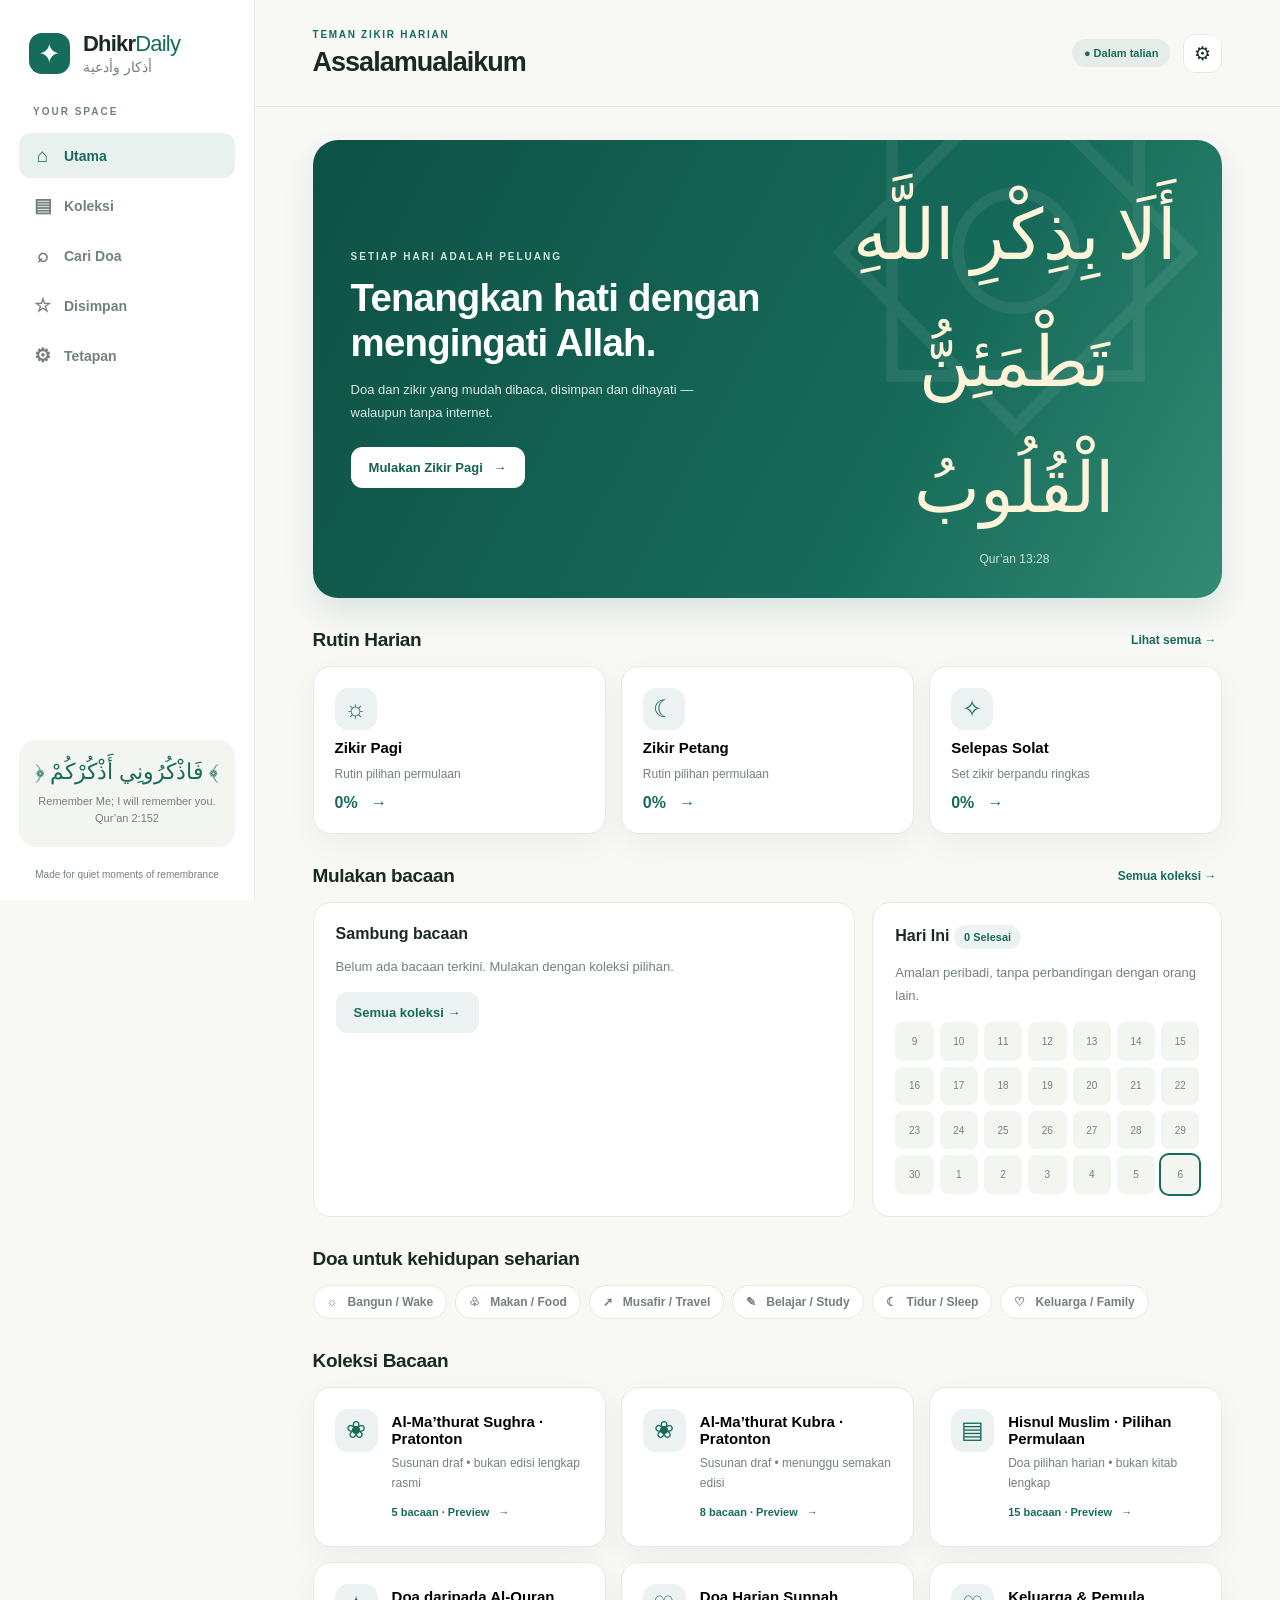
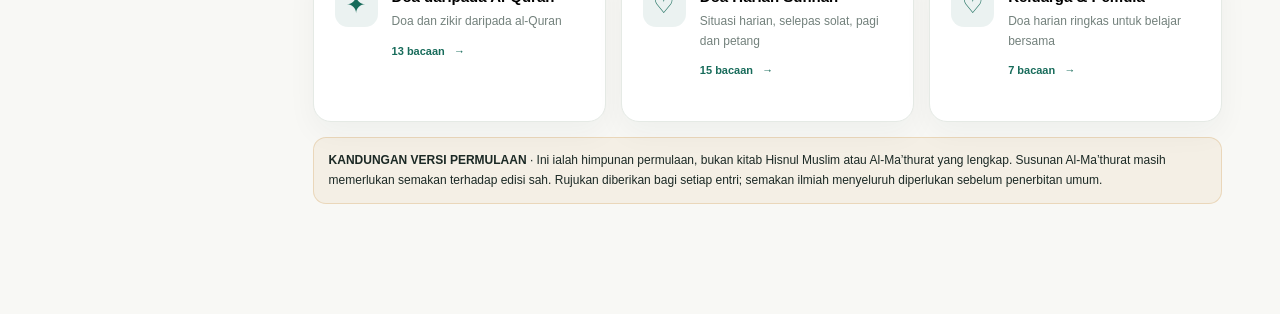
==== index.html @ 0f8d4f4d "Deploy Dhikr Daily PWA v1 (offline reader, themes, settings backups)" ====
<!doctype html>
<html lang="en">
<head>
  <meta charset="utf-8" />
  <meta name="viewport" content="width=device-width, initial-scale=1,viewport-fit=cover" />
  <meta name="theme-color" content="#146858" />
  <meta name="description" content="Dhikr Daily — a calm, offline-first home for Qur'anic du'a, daily adhkar and personal remembrance." />
  <meta name="color-scheme" content="light dark" />
  <link rel="manifest" href="./manifest.webmanifest" />
  <link rel="icon" href="./assets/icon-192.png" sizes="192x192" />
  <link rel="apple-touch-icon" href="./assets/icon-192.png" />
  <title>Dhikr Daily — أذكار وأدعية</title>
  <link rel="stylesheet" href="./styles.css" />
</head>
<body>
  <noscript><p style="padding:2rem">This app requires JavaScript to provide offline reading and saved preferences.</p></noscript>
  <div class="app-shell">
    <aside class="sidebar" id="sidebar">
      <div class="brand"><span class="brand-mark" aria-hidden="true">✦</span><div><strong>Dhikr<span class="brand-muted">Daily</span></strong><small>أذكار وأدعية</small></div></div>
      <div class="side-group-label">YOUR SPACE</div>
      <nav class="side-nav" id="desktop-nav" aria-label="Main navigation"></nav>
      <div class="sidebar-bottom"><div class="side-quote"><span>﴿ فَاذْكُرُونِي أَذْكُرْكُمْ ﴾</span><small>Remember Me; I will remember you.<br>Qur’an 2:152</small></div><div class="side-foot">Made for quiet moments of remembrance</div></div>
    </aside>
    <div class="main-wrap">
      <header class="topbar"><div class="top-left"><button class="icon-btn mobile-menu" id="menu-btn" aria-label="Open menu">☰</button><div><div class="eyebrow" id="top-eyebrow">YOUR DAILY COMPANION</div><h1 id="page-title">Assalamu alaikum</h1></div></div><div class="top-actions"><span class="offline-chip" id="network-state">● Offline ready</span><button class="icon-btn hidden" id="install-btn" title="Install app" aria-label="Install app">⇩</button><button class="icon-btn" id="quick-settings" title="Appearance settings" aria-label="Appearance settings">⚙</button></div></header>
      <main id="main-content" tabindex="-1"></main>
    </div>
  </div>
  <nav class="bottom-nav" id="mobile-nav" aria-label="Mobile navigation"></nav>
  <div id="toast" class="toast" role="status" aria-live="polite"></div>
  <input type="file" id="import-file" accept="application/json,.json" hidden />
  <script src="./data.js"></script>
  <script src="./app.js"></script>
</body>
</html>
---- styles.css ----
:root{--accent:#176b5a;--accent-dark:#0e5145;--accent-rgb:23,107,90;--bg:#f8f8f5;--paper:#fff;--paper2:#f3f5f1;--text:#1b2925;--muted:#73817c;--line:#e5eae5;--nav:#f8f8f5;--shadow:0 11px 30px rgba(26,52,42,.045);--arabic-size:33px;--translation-size:16px;--radius:18px;--sans:Inter,ui-sans-serif,-apple-system,BlinkMacSystemFont,"Segoe UI",sans-serif;--arabic:"Traditional Arabic","Noto Naskh Arabic","Amiri","Times New Roman",serif}
*{box-sizing:border-box}html{scroll-behavior:smooth}body{margin:0;background:var(--bg);color:var(--text);font-family:var(--sans);-webkit-font-smoothing:antialiased}body.theme-dark{--bg:#101a18;--paper:#1b2925;--paper2:#23352f;--text:#eff5f1;--muted:#a3bab0;--line:#33453d;--nav:#17231f;--shadow:0 12px 36px rgba(0,0,0,.15)}a{color:var(--accent);text-decoration:none}button,input,select{font:inherit}button{cursor:pointer}button:disabled{cursor:default;opacity:.55}button:focus-visible,input:focus-visible,select:focus-visible{outline:3px solid rgba(var(--accent-rgb),.45);outline-offset:2px}.app-shell{display:flex;min-height:100vh}.sidebar{width:255px;flex:none;position:sticky;top:0;height:100dvh;padding:31px 19px 20px;background:var(--paper);border-right:1px solid var(--line);display:flex;flex-direction:column;gap:30px;z-index:20}.brand{display:flex;gap:13px;align-items:center;padding:0 10px}.brand-mark{display:grid;place-items:center;width:41px;height:41px;border-radius:13px;background:var(--accent);color:white;font-size:27px}.brand strong{font-size:22px;letter-spacing:-.8px}.brand-muted{font-weight:400;color:var(--accent)}.brand small{display:block;color:var(--muted);font:14px var(--arabic);margin-top:2px}.side-group-label{font-size:10px;font-weight:750;letter-spacing:2px;color:var(--muted);padding-left:14px;margin-bottom:-14px}.side-nav{display:flex;flex-direction:column;gap:5px}.nav-item{display:flex;align-items:center;gap:12px;min-height:45px;padding:11px 14px;background:transparent;border:0;border-radius:12px;color:var(--muted);width:100%;text-align:left;font-weight:600;font-size:14px}.nav-item.active{color:var(--accent);background:rgba(var(--accent-rgb),.095)}.nav-item:hover:not(.active){background:var(--paper2)}.nav-symbol{width:19px;display:inline-block;font-size:19px;text-align:center}.sidebar-bottom{margin-top:auto}.side-quote{background:var(--paper2);padding:19px 15px;border-radius:17px;text-align:center;display:flex;flex-direction:column;gap:8px}.side-quote span{font:22px var(--arabic);color:var(--accent)}.side-quote small{font-size:11px;line-height:1.6;color:var(--muted)}.side-foot{font-size:10px;text-align:center;color:var(--muted);margin-top:22px}.main-wrap{width:calc(100% - 255px);max-width:1640px;min-width:0;margin:0 auto}.topbar{height:107px;display:flex;align-items:center;justify-content:space-between;padding:18px clamp(22px,4.5vw,76px);border-bottom:1px solid var(--line)}.top-left{display:flex;gap:14px;align-items:center}.topbar h1{font-size:27px;letter-spacing:-1px;margin:7px 0 0;font-weight:720}.eyebrow{font-size:10px;letter-spacing:1.7px;font-weight:800;color:var(--accent)}.top-actions{display:flex;gap:13px;align-items:center}.icon-btn{background:var(--paper);border:1px solid var(--line);color:var(--text);border-radius:12px;height:39px;width:39px;display:grid;place-items:center;font-size:19px}.offline-chip{color:var(--accent);background:rgba(var(--accent-rgb),.08);font-size:11px;padding:8px 12px;border-radius:60px;font-weight:700}.mobile-menu{display:none}.main-body{padding:33px clamp(22px,4.5vw,76px) 95px;max-width:1400px}.hero{background:linear-gradient(118deg,var(--accent-dark),var(--accent) 66%,#328b72);color:#fff;border-radius:25px;min-height:230px;padding:32px 38px;position:relative;overflow:hidden;display:flex;align-items:center;justify-content:space-between;box-shadow:0 15px 30px rgba(var(--accent-rgb),.12)}.hero:after{content:"۞";position:absolute;right:2%;top:-85px;font:390px var(--arabic);opacity:.065;pointer-events:none;line-height:1}.hero-content{position:relative;z-index:1;max-width:440px}.hero-eyebrow{font-size:10px;text-transform:uppercase;letter-spacing:2px;font-weight:780;color:#cee7dc}.hero h2{font-size:clamp(27px,3vw,39px);font-weight:690;letter-spacing:-.8px;line-height:1.19;margin:13px 0}.hero p{font-size:13px;line-height:1.75;color:#d9eae3;max-width:400px}.hero button{margin-top:9px}.hero-arabic{position:relative;z-index:1;font:clamp(42px,5.5vw,75px)/1.8 var(--arabic);text-align:center;color:#fff4da;max-width:340px}.hero-arabic small{display:block;font:12px var(--sans);color:#c7e4d6}.btn{padding:11px 17px;border-radius:11px;border:1px solid var(--line);background:var(--paper);color:var(--text);font-weight:700;font-size:13px;display:inline-flex;align-items:center;justify-content:center;gap:8px;min-height:41px}.btn.primary{background:var(--accent);color:white;border-color:var(--accent)}.btn.white{background:white;color:#16614f;border-color:white}.btn.soft{background:rgba(var(--accent-rgb),.08);color:var(--accent);border-color:transparent}.btn.subtle{background:transparent}.btn.small{font-size:12px;min-height:34px;padding:7px 11px}.btn.danger{color:#bb5d53}.btn-row{display:flex;gap:9px;flex-wrap:wrap}.section-heading{display:flex;align-items:center;justify-content:space-between;gap:12px;margin:31px 0 15px}.section-heading h2{font-size:19px;letter-spacing:-.35px;margin:0}.section-heading p{color:var(--muted);font-size:12px;margin:4px 0 0}.text-link{background:none;border:none;color:var(--accent);font-size:12px;font-weight:750}.card-grid{display:grid;grid-template-columns:repeat(3,minmax(0,1fr));gap:15px}.feature-card,.library-card,.plain-card{background:var(--paper);border:1px solid var(--line);border-radius:var(--radius);padding:21px;box-shadow:var(--shadow)}.feature-card{text-align:left;display:flex;flex-direction:column;gap:9px;min-height:158px;transition:transform .18s,border-color .18s}.feature-card:hover,.library-card:hover{transform:translateY(-2px);border-color:rgba(var(--accent-rgb),.4)}.feature-symbol,.library-symbol{display:grid;place-items:center;background:rgba(var(--accent-rgb),.085);color:var(--accent);font-size:24px;width:42px;height:42px;border-radius:13px}.feature-card strong{font-size:15px}.feature-card p,.library-card p{color:var(--muted);font-size:12px;line-height:1.65;margin:0}.feature-card .arrow{margin-top:auto;color:var(--accent);font-weight:800}.two-col{display:grid;grid-template-columns:1.55fr 1fr;gap:17px}.welcome-card{background:var(--paper);border:1px solid var(--line);border-radius:var(--radius);padding:22px}.welcome-card h3{font-size:16px;margin:0 0 11px}.welcome-card p{font-size:13px;line-height:1.75;color:var(--muted)}.pill{border-radius:40px;padding:6px 10px;background:rgba(var(--accent-rgb),.08);color:var(--accent);font-size:11px;font-weight:750;display:inline-flex;align-items:center;gap:5px}.badge-muted{background:var(--paper2);color:var(--muted)}.calendar{display:grid;grid-template-columns:repeat(7,1fr);gap:6px;margin-top:15px}.cal-day{aspect-ratio:1;border-radius:8px;background:var(--paper2);display:grid;place-items:center;font-size:10px;color:var(--muted)}.cal-day.done{background:rgba(var(--accent-rgb),.17);color:var(--accent);font-weight:800}.cal-day.today{outline:2px solid var(--accent);outline-offset:0}.library-grid{display:grid;grid-template-columns:repeat(3,minmax(0,1fr));gap:15px}.library-card{display:flex;gap:14px;align-items:flex-start;text-align:left;min-height:160px;transition:all .18s}.library-symbol{width:43px;height:43px;flex:none}.library-card strong{font-size:15px;display:block;margin:4px 0 7px}.library-card .meta{margin-top:13px;font-size:11px;color:var(--accent);font-weight:750}.searchbar{position:relative;margin:23px 0 15px}.searchbar input{width:100%;height:52px;border:1px solid var(--line);background:var(--paper);border-radius:15px;padding:0 18px 0 47px;color:var(--text);outline:none}.searchbar input:focus{border-color:var(--accent)}.searchbar .mag{position:absolute;top:15px;left:18px;font-size:19px;color:var(--muted)}.chips{display:flex;gap:8px;flex-wrap:wrap;margin:13px 0 19px}.chip{border:1px solid var(--line);border-radius:30px;background:var(--paper);color:var(--muted);padding:9px 13px;font-size:12px;font-weight:650}.chip.selected{background:var(--accent);border-color:var(--accent);color:#fff}.item-list{display:flex;flex-direction:column;gap:10px}.item-row{background:var(--paper);border:1px solid var(--line);border-radius:14px;padding:15px 16px;display:flex;align-items:center;gap:15px;text-align:left;min-width:0}.item-row:hover{border-color:rgba(var(--accent-rgb),.5)}.item-num{min-width:37px;height:37px;border-radius:11px;background:var(--paper2);color:var(--accent);display:grid;place-items:center;font-size:12px;font-weight:800}.item-info{flex:1;min-width:0}.item-info strong{font-size:14px}.item-info small{display:block;color:var(--muted);font-size:11px;margin-top:6px;white-space:nowrap;overflow:hidden;text-overflow:ellipsis}.item-arrow{color:var(--accent);font-size:20px}.collection-head{display:flex;justify-content:space-between;align-items:start;gap:15px;flex-wrap:wrap;margin-bottom:16px}.breadcrumb{color:var(--accent);font-size:12px;margin-bottom:12px;background:none;border:0;padding:0;font-weight:750}.collection-head h2{font-size:25px;margin:0 0 8px}.collection-head p{color:var(--muted);font-size:13px;margin:0}.notice{background:rgba(197,136,43,.075);border:1px solid rgba(197,136,43,.23);color:var(--text);border-radius:13px;padding:13px 15px;font-size:12px;line-height:1.65;margin:15px 0}.progress-track{height:6px;border-radius:20px;background:var(--paper2);overflow:hidden;margin:13px 0}.progress-fill{background:var(--accent);height:100%;border-radius:20px;transition:width .25s}.reader-layout{display:grid;grid-template-columns:minmax(0,1fr) 247px;gap:19px;align-items:start}.reader-main{min-width:0}.reader-card{background:var(--paper);border:1px solid var(--line);border-radius:22px;padding:clamp(19px,3vw,37px);box-shadow:var(--shadow)}.reader-top{display:flex;justify-content:space-between;gap:8px;align-items:start}.reader-top h3{margin:0;font-size:18px}.reader-top p{color:var(--muted);font-size:12px;margin:5px 0 0}.reader-tools{display:flex;gap:5px}.small-icon{border:1px solid var(--line);background:var(--paper);color:var(--muted);width:37px;height:37px;border-radius:11px;font-size:18px}.small-icon.saved{color:#d59e41;border-color:#d59e41}.arabic-text{font-family:var(--arabic);font-size:var(--arabic-size);line-height:2.1;direction:rtl;text-align:right;white-space:pre-line;word-break:normal;overflow-wrap:anywhere;margin:28px 0 20px;color:var(--text);font-weight:normal}.translation-text{font-size:var(--translation-size);line-height:1.9;color:var(--text);margin:13px 0}.translit{font-size:calc(var(--translation-size) * .9);line-height:1.75;color:var(--muted);font-style:italic}.field-label{text-transform:uppercase;color:var(--accent);font-size:10px;letter-spacing:1.3px;font-weight:800;margin-top:20px}.source-line{border-top:1px solid var(--line);margin-top:27px;padding-top:16px;font-size:11px;color:var(--muted);line-height:1.7}.source-line strong{color:var(--accent)}.reader-controls{display:flex;align-items:center;justify-content:space-between;gap:9px;margin-top:15px;flex-wrap:wrap}.count-area{background:var(--paper2);border:1px solid var(--line);border-radius:14px;margin-top:21px;padding:16px;display:flex;justify-content:space-between;gap:13px;align-items:center}.count-value{font-weight:760;font-size:24px;letter-spacing:-1px}.count-area small{font-size:11px;color:var(--muted);display:block;margin-bottom:4px}.reader-aside{background:var(--paper);border:1px solid var(--line);border-radius:17px;padding:19px;position:sticky;top:20px}.reader-aside h3{font-size:13px;margin:0 0 15px}.reading-options{display:flex;flex-direction:column;gap:9px}.toggle-row{display:flex;align-items:center;justify-content:space-between;gap:10px;font-size:12px;padding:8px 0;color:var(--text)}.toggle-row input{accent-color:var(--accent);height:16px;width:16px}.reader-counter{font-size:12px;color:var(--muted);margin-top:13px}.reader-dots{display:flex;gap:5px;flex-wrap:wrap;margin-top:13px}.reader-dot{height:8px;width:17px;border-radius:6px;background:var(--line);border:0;padding:0}.reader-dot.active{background:var(--accent);width:27px}.reader-dot.done{background:rgba(var(--accent-rgb),.5)}.stack{display:flex;flex-direction:column;gap:16px}.settings-group{background:var(--paper);border:1px solid var(--line);border-radius:18px;padding:22px}.settings-group h3{font-size:16px;margin:0 0 5px}.settings-group>p{color:var(--muted);font-size:12px;line-height:1.6;margin:0 0 17px}.setting-row{padding:14px 0;border-top:1px solid var(--line);display:flex;align-items:center;justify-content:space-between;gap:15px}.setting-row label{font-size:13px;font-weight:700}.setting-row small{font-size:11px;display:block;color:var(--muted);margin-top:5px;line-height:1.5}.select{background:var(--paper2);border:1px solid var(--line);border-radius:10px;padding:10px 13px;color:var(--text);min-width:118px}.segments{display:flex;gap:5px;background:var(--paper2);border-radius:11px;padding:5px;flex-wrap:wrap}.segment{background:transparent;border:0;border-radius:8px;padding:8px 13px;color:var(--muted);font-size:12px;font-weight:700}.segment.active{background:var(--paper);color:var(--accent);box-shadow:0 1px 6px #0000000d}.palette-row{display:flex;gap:11px;flex-wrap:wrap}.swatch{height:38px;width:38px;border:3px solid transparent;border-radius:50%;display:grid;place-items:center;color:white;font-weight:800}.swatch.active{outline:2px solid var(--text);outline-offset:2px}.size-box{margin-top:15px}.size-box .label-line{display:flex;justify-content:space-between;font-size:12px;font-weight:750;margin-bottom:13px}.size-box input[type=range]{width:100%;accent-color:var(--accent)}.setting-preview{background:var(--paper2);border:1px dashed var(--line);border-radius:15px;padding:21px;margin-top:18px}.setting-preview .arabic-text{margin:4px 0 12px}.setting-preview .translation-text{margin:0}.info-line{display:flex;gap:12px;align-items:start;color:var(--muted);font-size:12px;line-height:1.7}.empty-state{border:1px dashed var(--line);border-radius:18px;padding:40px 20px;text-align:center;color:var(--muted);font-size:13px;background:var(--paper)}.empty-state strong{color:var(--text);display:block;margin:12px}.input{background:var(--paper);border:1px solid var(--line);color:var(--text);border-radius:10px;padding:11px 12px;min-width:0}.inline-form{display:flex;gap:8px;margin-top:10px}.inline-form input{flex:1}.saved-collections{display:flex;flex-direction:column;gap:12px}.tagline{color:var(--muted);font-size:13px;line-height:1.7}.muted{color:var(--muted)}.bottom-nav{display:none}.toast{position:fixed;bottom:25px;left:50%;transform:translate(-50%,20px);background:#182c25;color:white;padding:12px 19px;border-radius:12px;box-shadow:0 10px 30px #0003;font-size:12px;opacity:0;pointer-events:none;transition:opacity .25s,transform .25s;z-index:200;max-width:90vw;text-align:center}.toast.visible{opacity:1;transform:translate(-50%,0)}.sr-only{position:absolute;height:1px;width:1px;overflow:hidden;clip:rect(0,0,0,0)}.hidden{display:none!important}.long-copy{font-size:13px;line-height:1.9;color:var(--muted)}.long-copy a{text-decoration:underline}.reading-stream .reader-card{margin-bottom:13px}.settings-compact{margin-bottom:15px}.topbanner{background:var(--paper2);border-radius:15px;padding:17px;font-size:12px;line-height:1.6;color:var(--muted)}@media(min-width:1500px){.hero{min-height:270px}.main-body{padding-top:44px}}@media(max-width:1100px){.sidebar{width:210px}.main-wrap{width:calc(100% - 210px)}.card-grid,.library-grid{grid-template-columns:repeat(2,minmax(0,1fr))}.reader-layout{grid-template-columns:minmax(0,1fr)}.reader-aside{position:static;order:-1}.reading-options{flex-direction:row;flex-wrap:wrap;gap:18px}.hero-arabic{font-size:44px}.two-col{grid-template-columns:1fr 1fr}}@media(max-width:750px){.sidebar{display:none}.main-wrap{width:100%}.topbar{height:83px;padding:14px 19px}.topbar h1{font-size:21px;letter-spacing:-.5px}.eyebrow{font-size:9px}.mobile-menu{display:grid}.offline-chip{display:none}.main-body{padding:18px 16px 107px}.bottom-nav{display:grid;grid-template-columns:repeat(5,1fr);position:fixed;bottom:0;left:0;right:0;background:var(--paper);border-top:1px solid var(--line);padding:7px 4px calc(7px + env(safe-area-inset-bottom));z-index:80;box-shadow:0 -8px 20px rgba(0,0,0,.025)}.bottom-nav .nav-item{display:flex;flex-direction:column;justify-content:center;gap:3px;font-size:9px;padding:6px 2px;min-height:48px;text-align:center;align-items:center;border-radius:10px}.bottom-nav .nav-symbol{font-size:20px}.hero{min-height:230px;padding:25px 23px;border-radius:20px}.hero h2{font-size:29px}.hero-arabic{display:none}.card-grid,.library-grid{grid-template-columns:repeat(2,minmax(0,1fr));gap:10px}.feature-card,.library-card{padding:15px}.feature-card{min-height:145px}.library-card{min-height:165px;display:block}.library-symbol{margin-bottom:12px}.feature-card strong,.library-card strong{font-size:13px}.feature-card p,.library-card p{font-size:11px}.two-col{grid-template-columns:1fr}.section-heading{margin-top:25px}.collection-head h2{font-size:22px}.reader-card{border-radius:17px}.reader-top h3{font-size:16px}.arabic-text{line-height:2}.reader-controls{gap:8px}.reader-controls .btn{flex:1}.count-area{align-items:center}.setting-row{align-items:flex-start;flex-direction:column}.settings-group{padding:18px}.toast{bottom:88px}.sidebar.open{display:flex;position:fixed;left:0;top:0;height:100dvh;width:min(300px,85vw);box-shadow:0 0 0 100vmax #0008}.sidebar.open .side-foot{display:none}}@media(max-width:380px){.feature-card,.library-card{padding:13px}.hero h2{font-size:25px}.hero{padding:21px}.topbar h1{font-size:18px}.brand strong{font-size:20px}}
@media(prefers-reduced-motion:reduce){*,*:before,*:after{animation:none!important;transition:none!important;scroll-behavior:auto!important}}

.custom-swatch{position:relative;border:2px dashed var(--muted);border-radius:50%;width:42px;height:42px;padding:3px;display:block;cursor:pointer}.custom-swatch.active{outline:2px solid var(--text);outline-offset:2px}.custom-swatch input{border:0;padding:0;width:32px;height:32px;border-radius:50%;overflow:hidden;cursor:pointer;background:transparent}
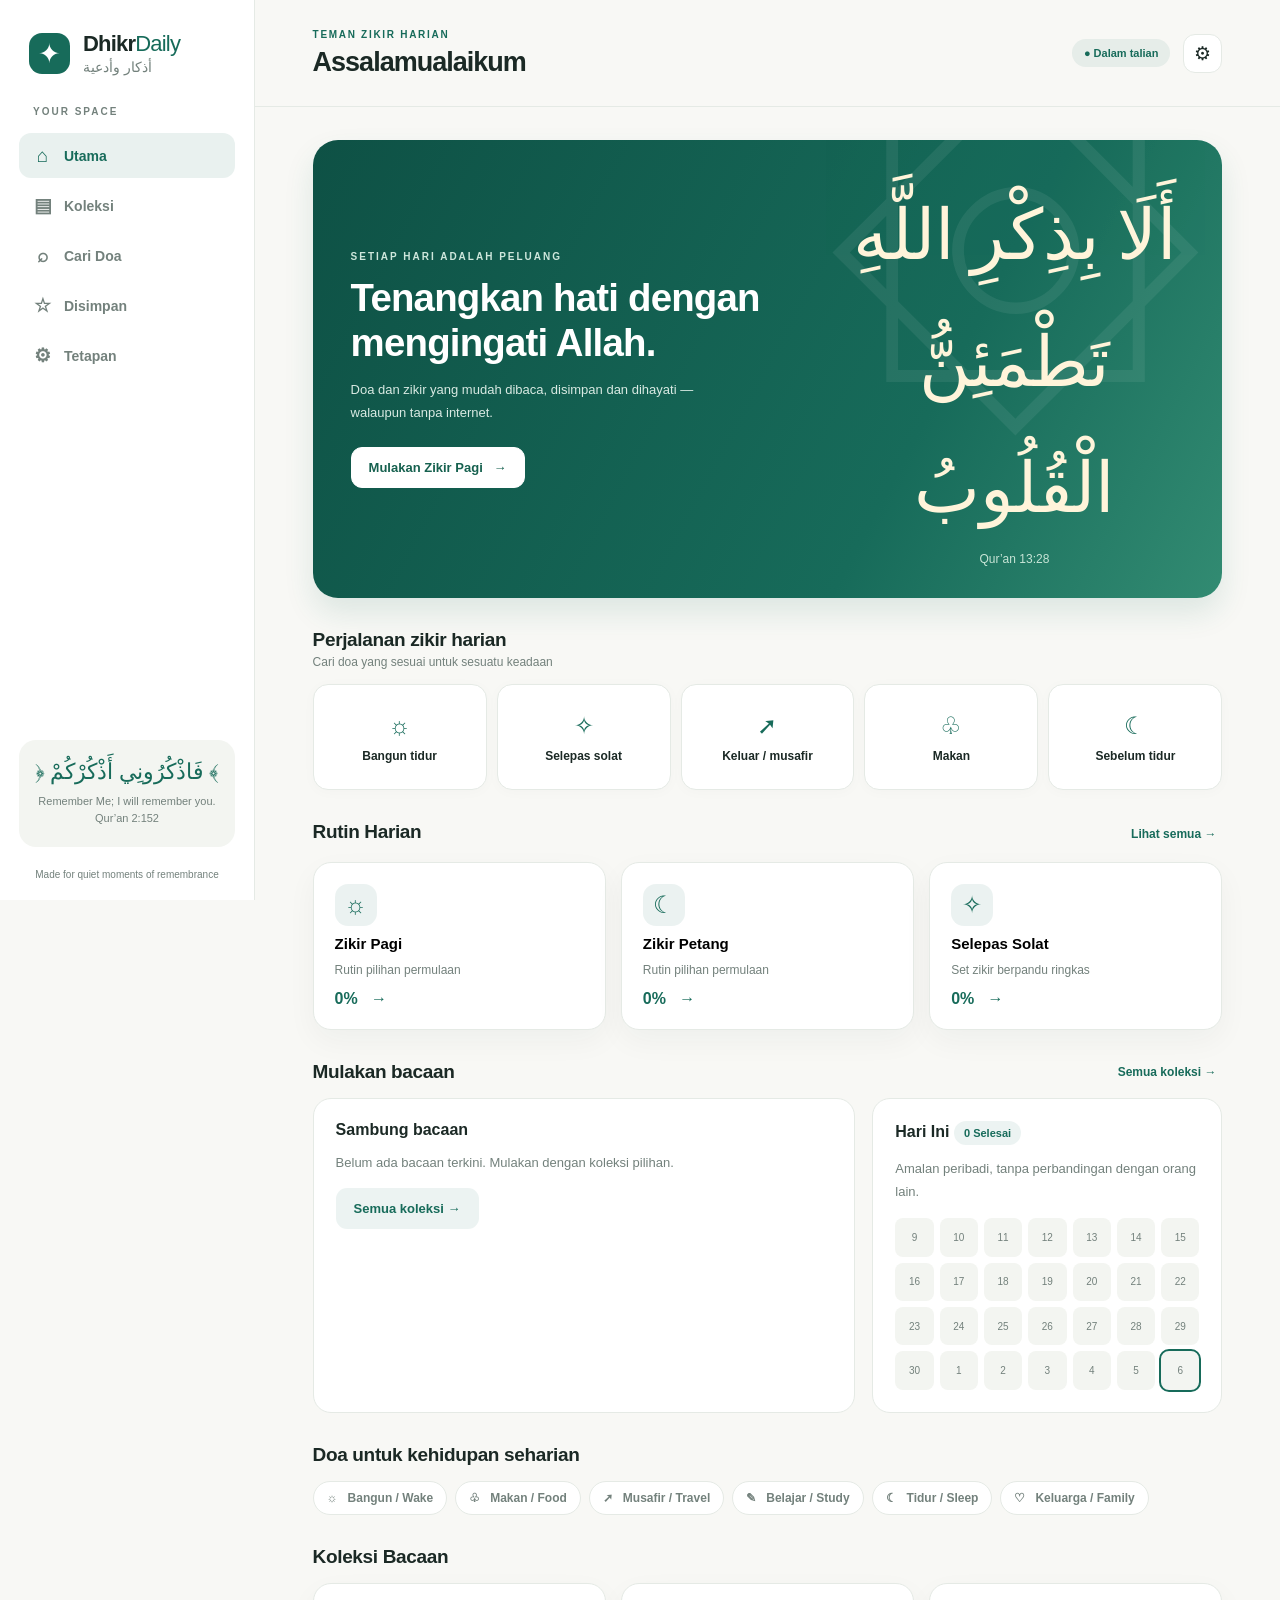
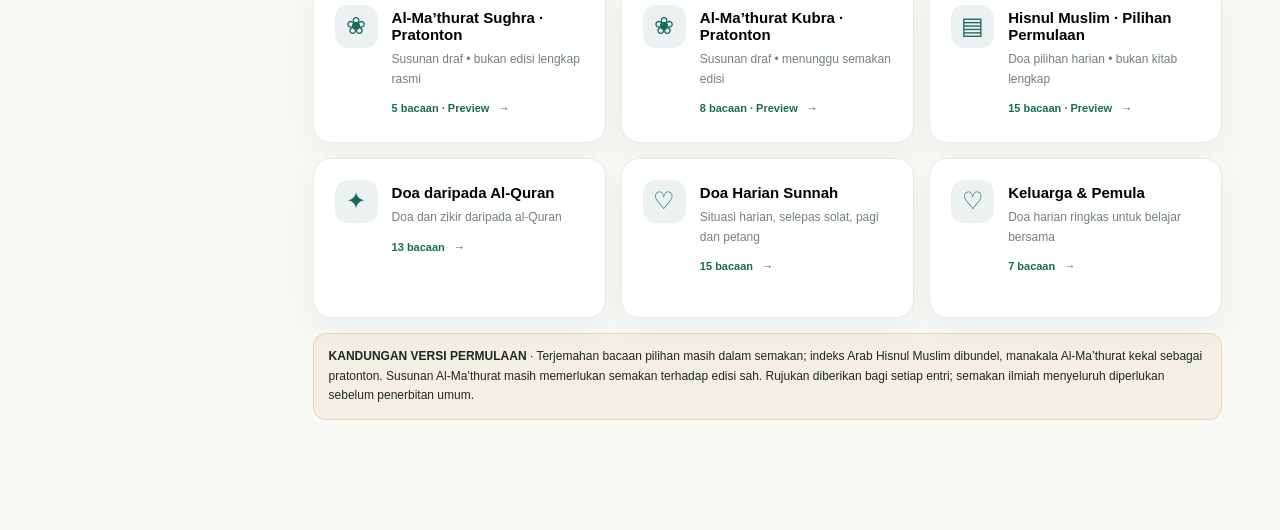
==== commit ff9b08d7: "Release Dhikr Daily v2: offline Hisnul Muslim Arabic library, accessibility, reader tools, validatio" ====
--- a/index.html
+++ b/index.html
@@ -9,6 +9,7 @@
   <link rel="manifest" href="./manifest.webmanifest" />
   <link rel="icon" href="./assets/icon-192.png" sizes="192x192" />
   <link rel="apple-touch-icon" href="./assets/icon-192.png" />
+  <meta name="version" content="2.0.0" />
   <title>Dhikr Daily — أذكار وأدعية</title>
   <link rel="stylesheet" href="./styles.css" />
 </head>
--- a/styles.css
+++ b/styles.css
@@ -3,3 +3,8 @@
 @media(prefers-reduced-motion:reduce){*,*:before,*:after{animation:none!important;transition:none!important;scroll-behavior:auto!important}}
 
 .custom-swatch{position:relative;border:2px dashed var(--muted);border-radius:50%;width:42px;height:42px;padding:3px;display:block;cursor:pointer}.custom-swatch.active{outline:2px solid var(--text);outline-offset:2px}.custom-swatch input{border:0;padding:0;width:32px;height:32px;border-radius:50%;overflow:hidden;cursor:pointer;background:transparent}
+
+/* Dhikr Daily v2 enhancements — accessible daily journey & reading actions */
+.journey{margin:22px 0 9px}.journey-row{display:grid;grid-template-columns:repeat(5,minmax(0,1fr));gap:10px}.journey-step{min-height:106px;display:flex;align-items:center;justify-content:center;gap:9px;flex-direction:column;background:var(--paper);color:var(--text);border:1px solid var(--line);border-radius:15px;font:inherit;text-align:center;padding:12px 8px;cursor:pointer;box-shadow:0 2px 14px rgba(0,0,0,.025)}.journey-step:hover,.journey-step:focus-visible{border-color:var(--accent);transform:translateY(-2px)}.journey-icon{font-size:24px;color:var(--accent)}.journey-step span:last-child{font-size:12px;font-weight:650}.reader-tools-extended{display:flex;flex-wrap:wrap;gap:8px;margin-top:20px}.reader-tools-extended>.btn{flex:1 1 auto}.source-review-badge{display:inline-block;font-size:11px;color:var(--muted);background:var(--paper2);padding:5px 8px;border-radius:7px;margin-bottom:6px}.arabic-naskh .arabic-text{font-family:'Noto Naskh Arabic','Amiri','Traditional Arabic','Times New Roman',serif}.theme-dark.high-contrast{--muted:#e2e8e6;--line:#80928c}.high-contrast:not(.theme-dark){--muted:#303b36;--line:#60746e}.reduce-motion *, .reduce-motion *::before,.reduce-motion *::after{animation:none!important;transition:none!important;scroll-behavior:auto!important}
+@media(max-width:760px){.journey-row{display:flex;overflow-x:auto;scroll-snap-type:x mandatory;padding-bottom:8px}.journey-step{min-width:118px;scroll-snap-align:start;flex:0 0 118px}.reader-tools-extended{flex-direction:column}}
+@media print{body{background:#fff!important;color:#000!important}.topbar,.sidebar,.bottom-nav,.reader-aside,.reader-controls,.reader-tools,.reader-tools-extended,.count-area,.nav-item,.btn,.breadcrumb,.progress-track,.tagline,.source-review-badge,#toast{display:none!important}.main-wrap,.main-body,.reader-layout,.reader-main{width:100%!important;max-width:none!important;margin:0!important;padding:0!important;box-shadow:none!important;display:block!important}.reader-card{break-inside:avoid;box-shadow:none!important;border:1px solid #ccc!important;margin:0 0 16px!important}.arabic-text{color:#000!important}.translation-text{color:#222!important}body{font-size:12pt}a{color:#111}}
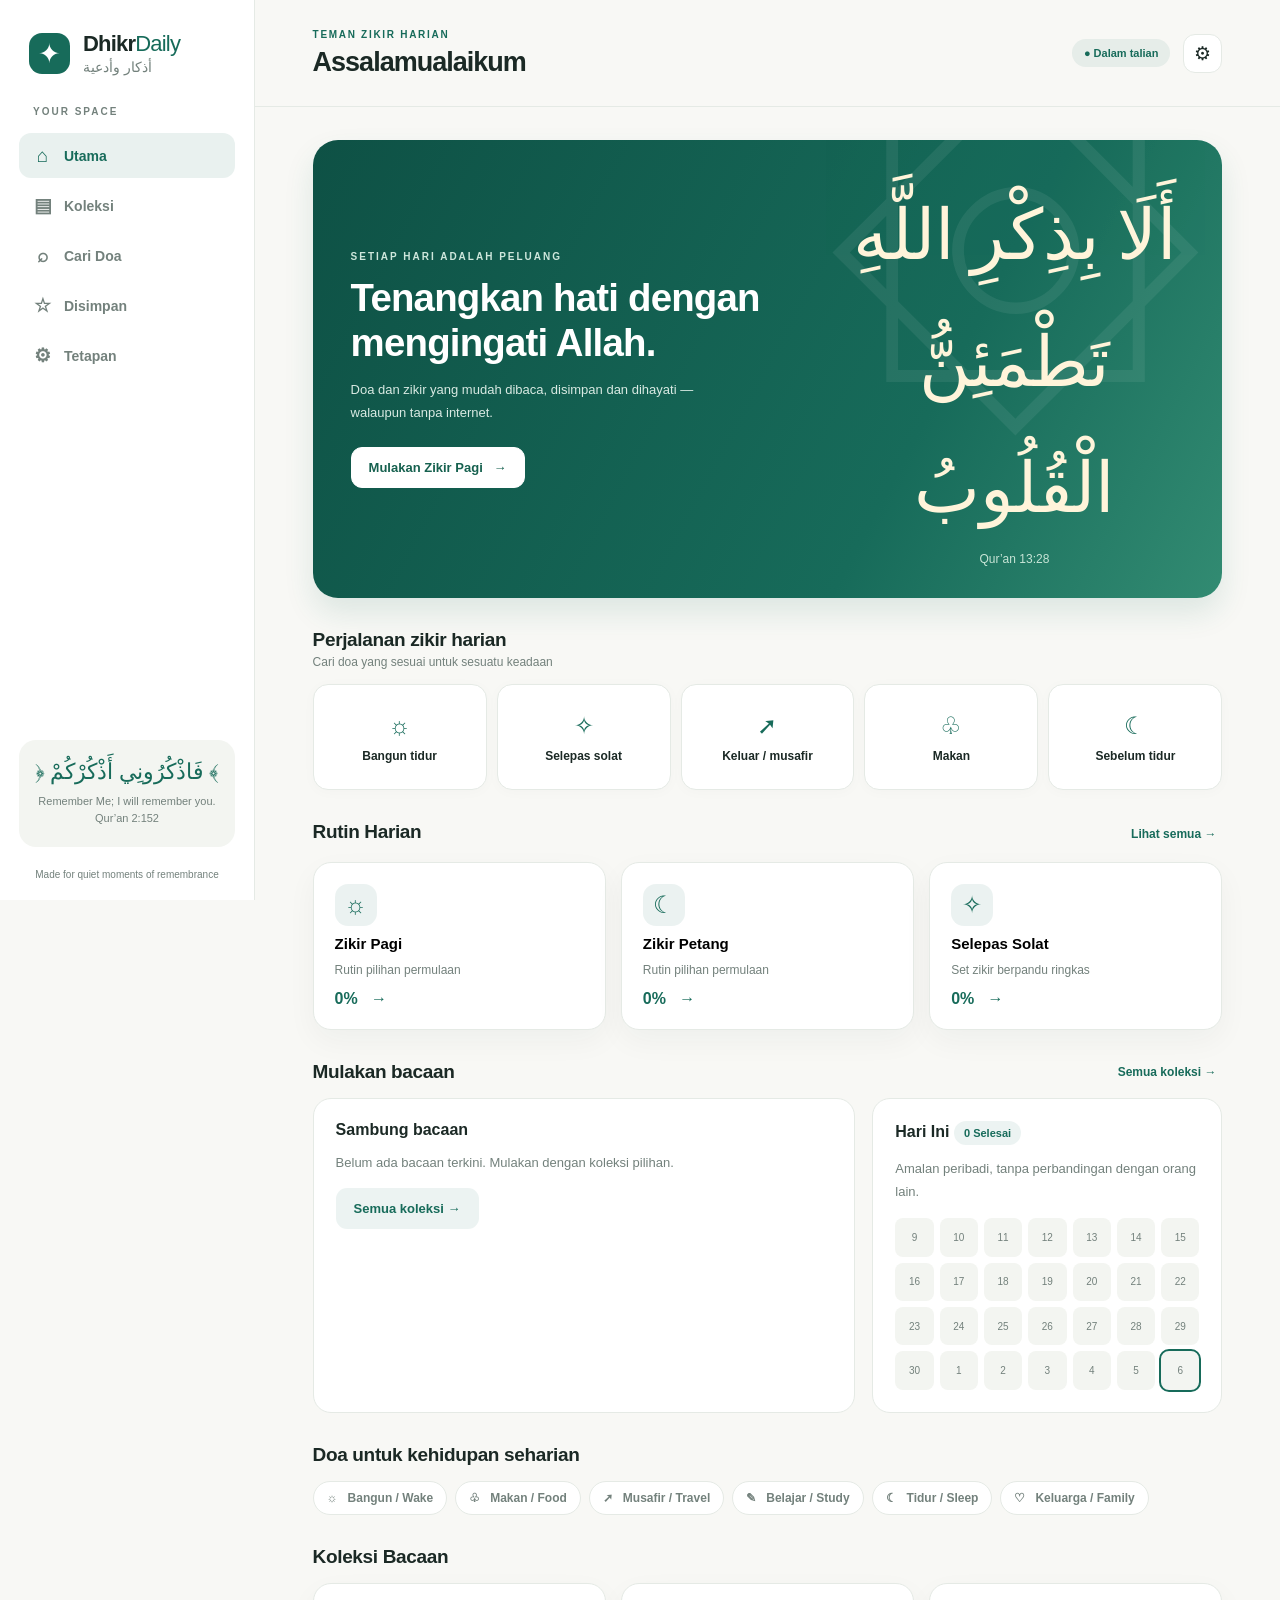
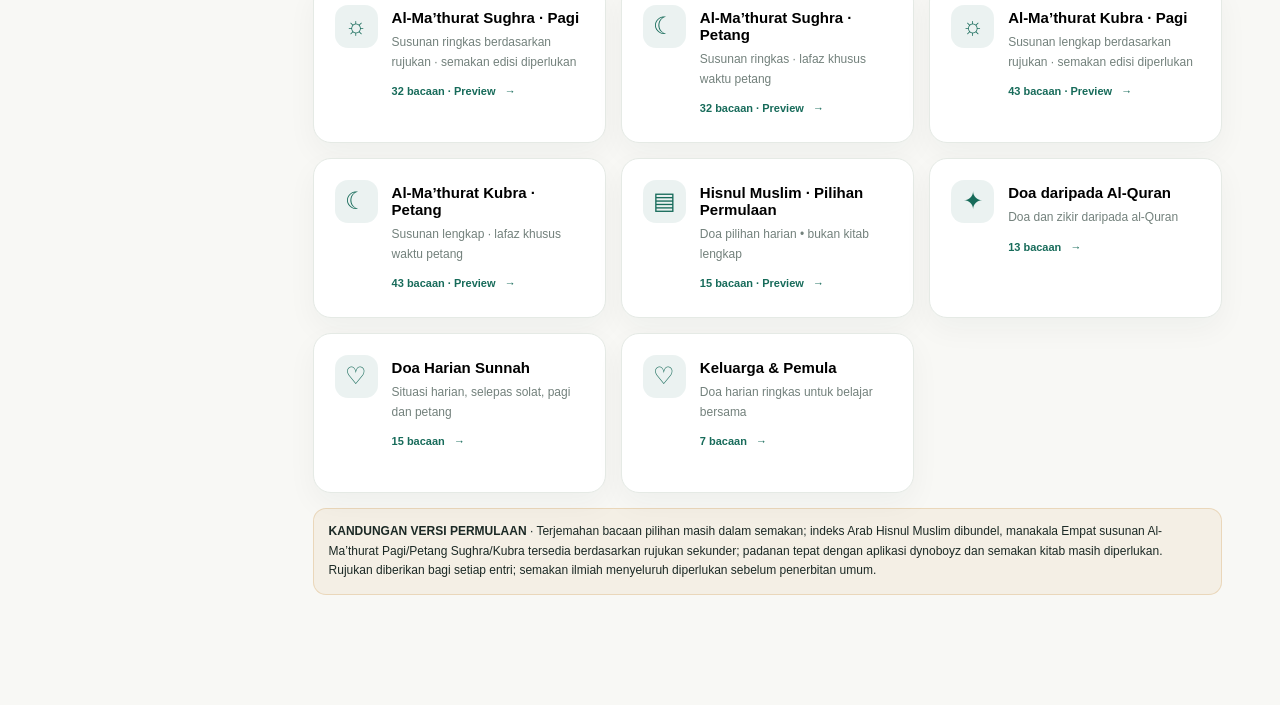
==== commit 0e87ba57: "Add four reference-derived Al-Ma’thurat morning/evening reader paths with distinct wording and conte" ====
--- a/index.html
+++ b/index.html
@@ -9,7 +9,7 @@
   <link rel="manifest" href="./manifest.webmanifest" />
   <link rel="icon" href="./assets/icon-192.png" sizes="192x192" />
   <link rel="apple-touch-icon" href="./assets/icon-192.png" />
-  <meta name="version" content="2.0.0" />
+  <meta name="version" content="2.1.0" />
   <title>Dhikr Daily — أذكار وأدعية</title>
   <link rel="stylesheet" href="./styles.css" />
 </head>
@@ -31,6 +31,7 @@
   <div id="toast" class="toast" role="status" aria-live="polite"></div>
   <input type="file" id="import-file" accept="application/json,.json" hidden />
   <script src="./data.js"></script>
+  <script src="./mathurat.js"></script>
   <script src="./app.js"></script>
 </body>
 </html>
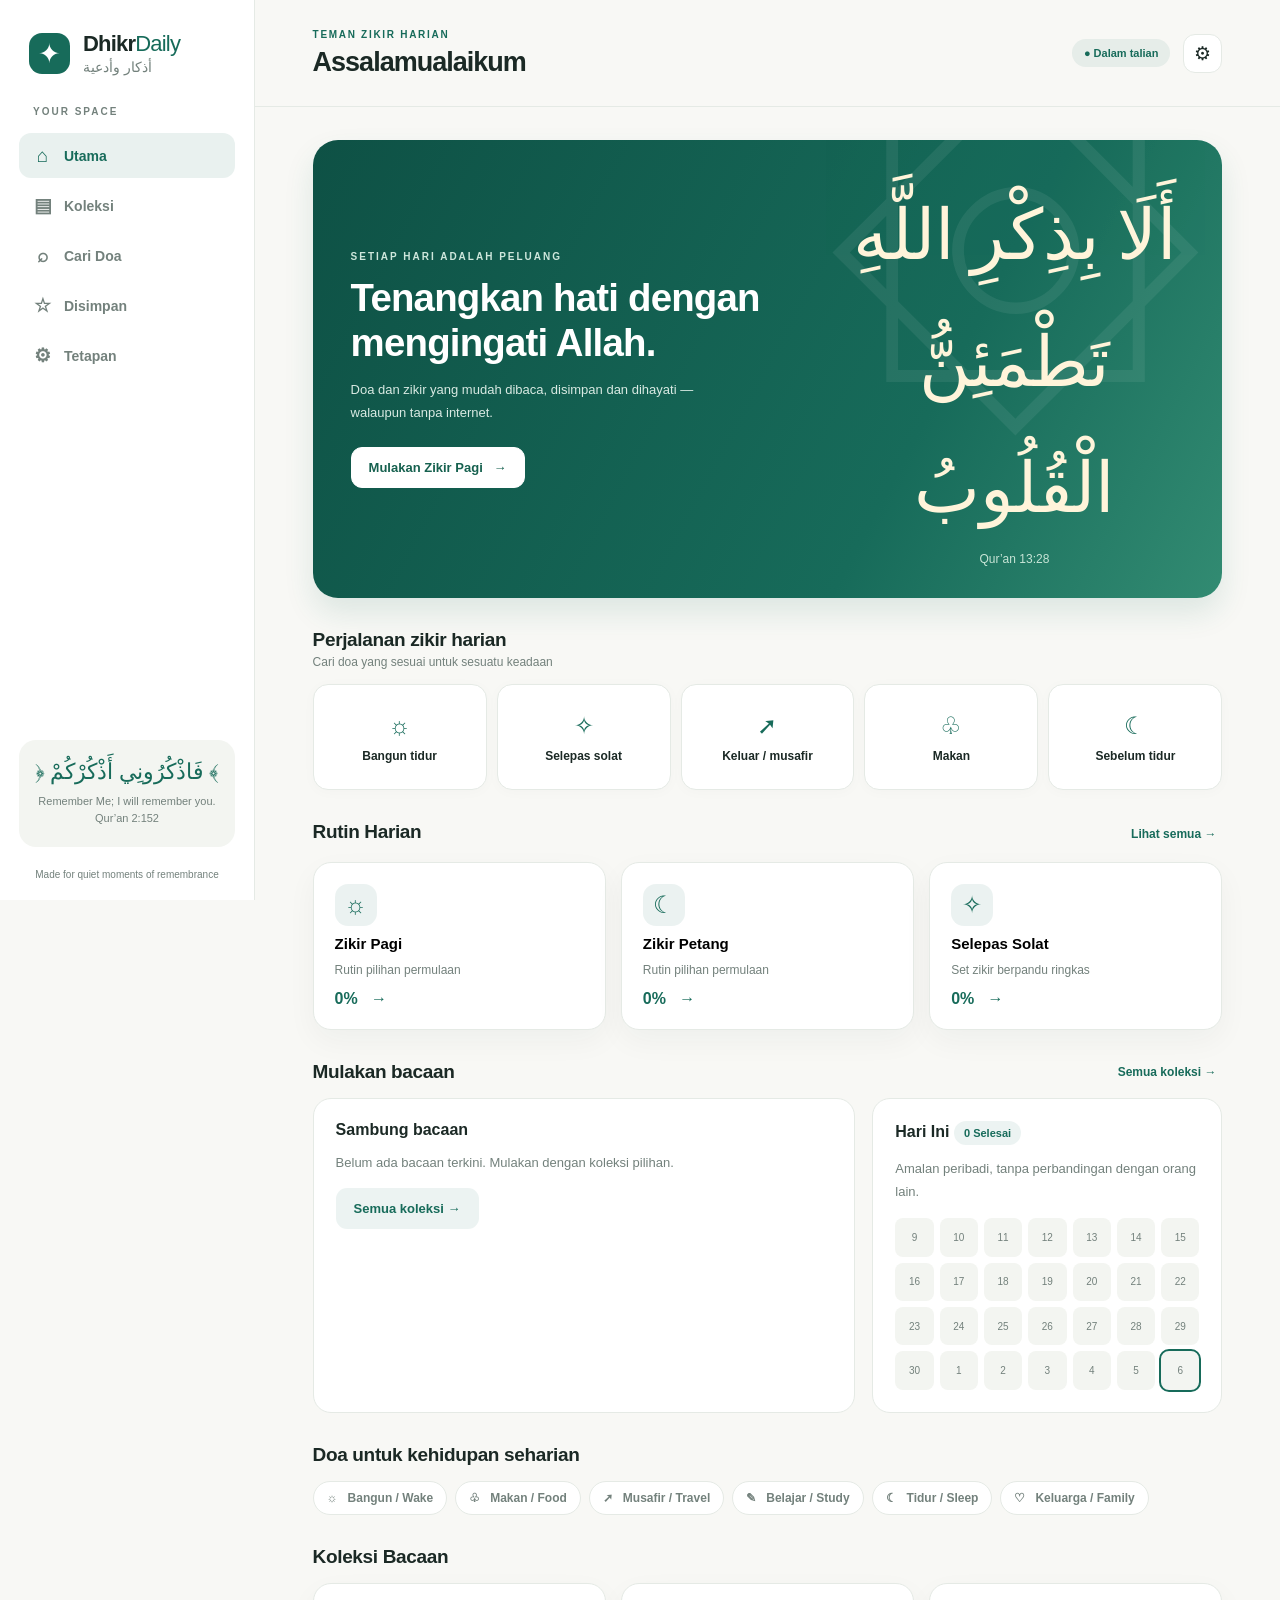
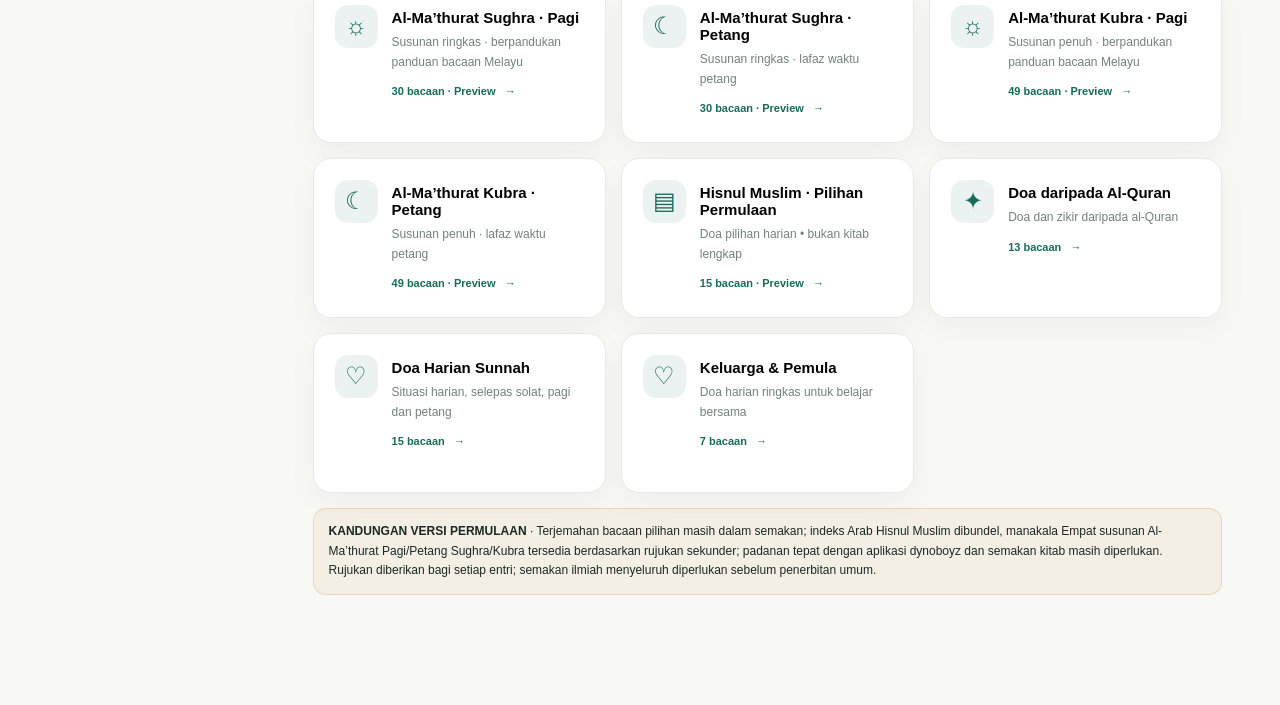
==== commit d5d8e834: "Al-Ma’thurat: four morning/evening Sughra/Kubra arranged reading paths" ====
--- a/index.html
+++ b/index.html
@@ -32,6 +32,7 @@
   <input type="file" id="import-file" accept="application/json,.json" hidden />
   <script src="./data.js"></script>
   <script src="./mathurat.js"></script>
+  <script src="./mathurat.js"></script>
   <script src="./app.js"></script>
 </body>
 </html>
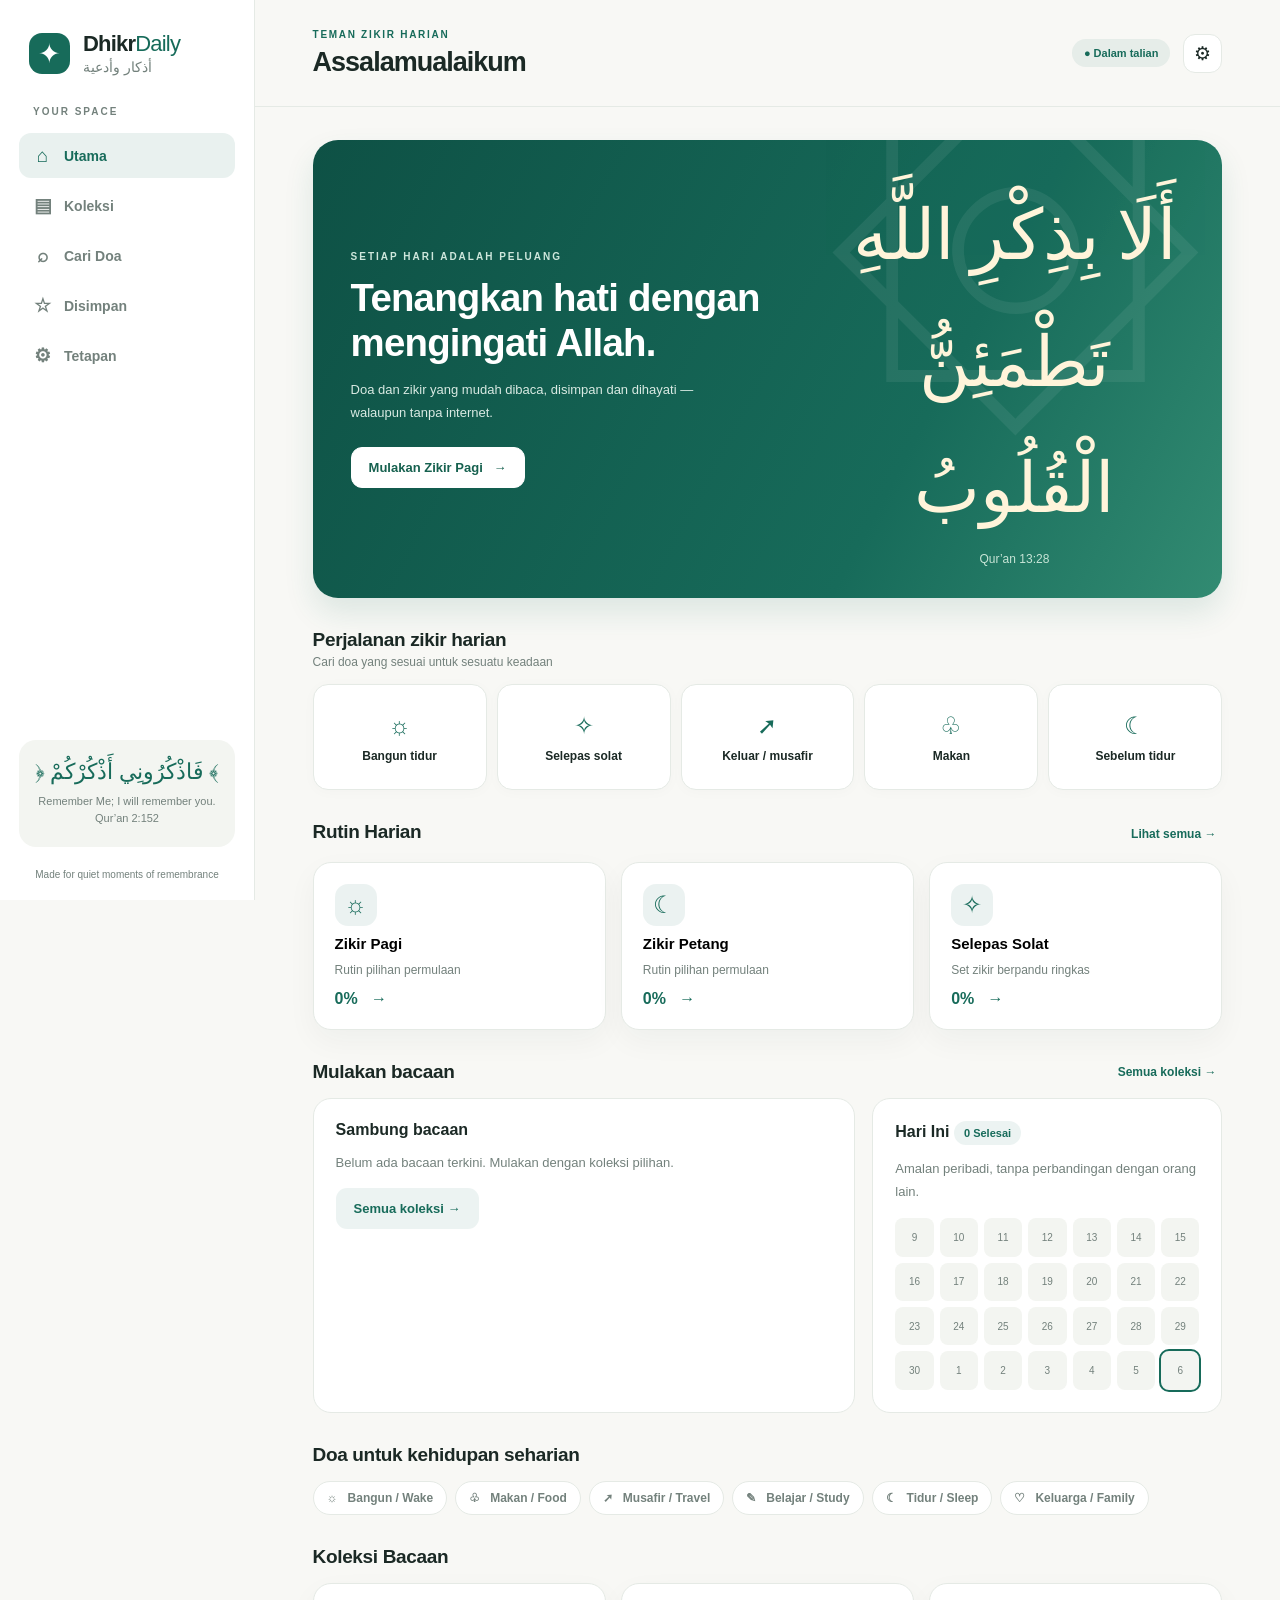
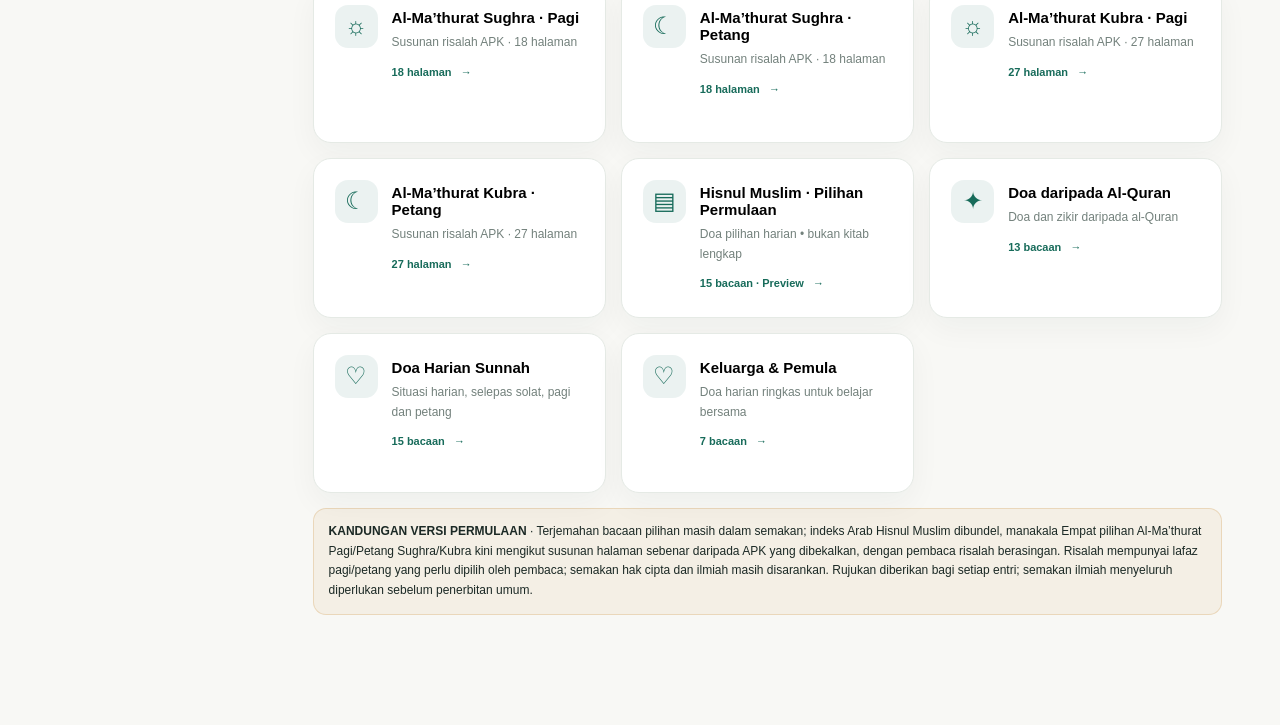
==== commit 6cf31fdd: "Align Al-Ma’thurat Sughra/Kubra booklet paths to uploaded APK; add Pagi/Petang reader" ====
--- a/index.html
+++ b/index.html
@@ -9,7 +9,7 @@
   <link rel="manifest" href="./manifest.webmanifest" />
   <link rel="icon" href="./assets/icon-192.png" sizes="192x192" />
   <link rel="apple-touch-icon" href="./assets/icon-192.png" />
-  <meta name="version" content="2.1.0" />
+  <meta name="version" content="2.2.0" />
   <title>Dhikr Daily — أذكار وأدعية</title>
   <link rel="stylesheet" href="./styles.css" />
 </head>
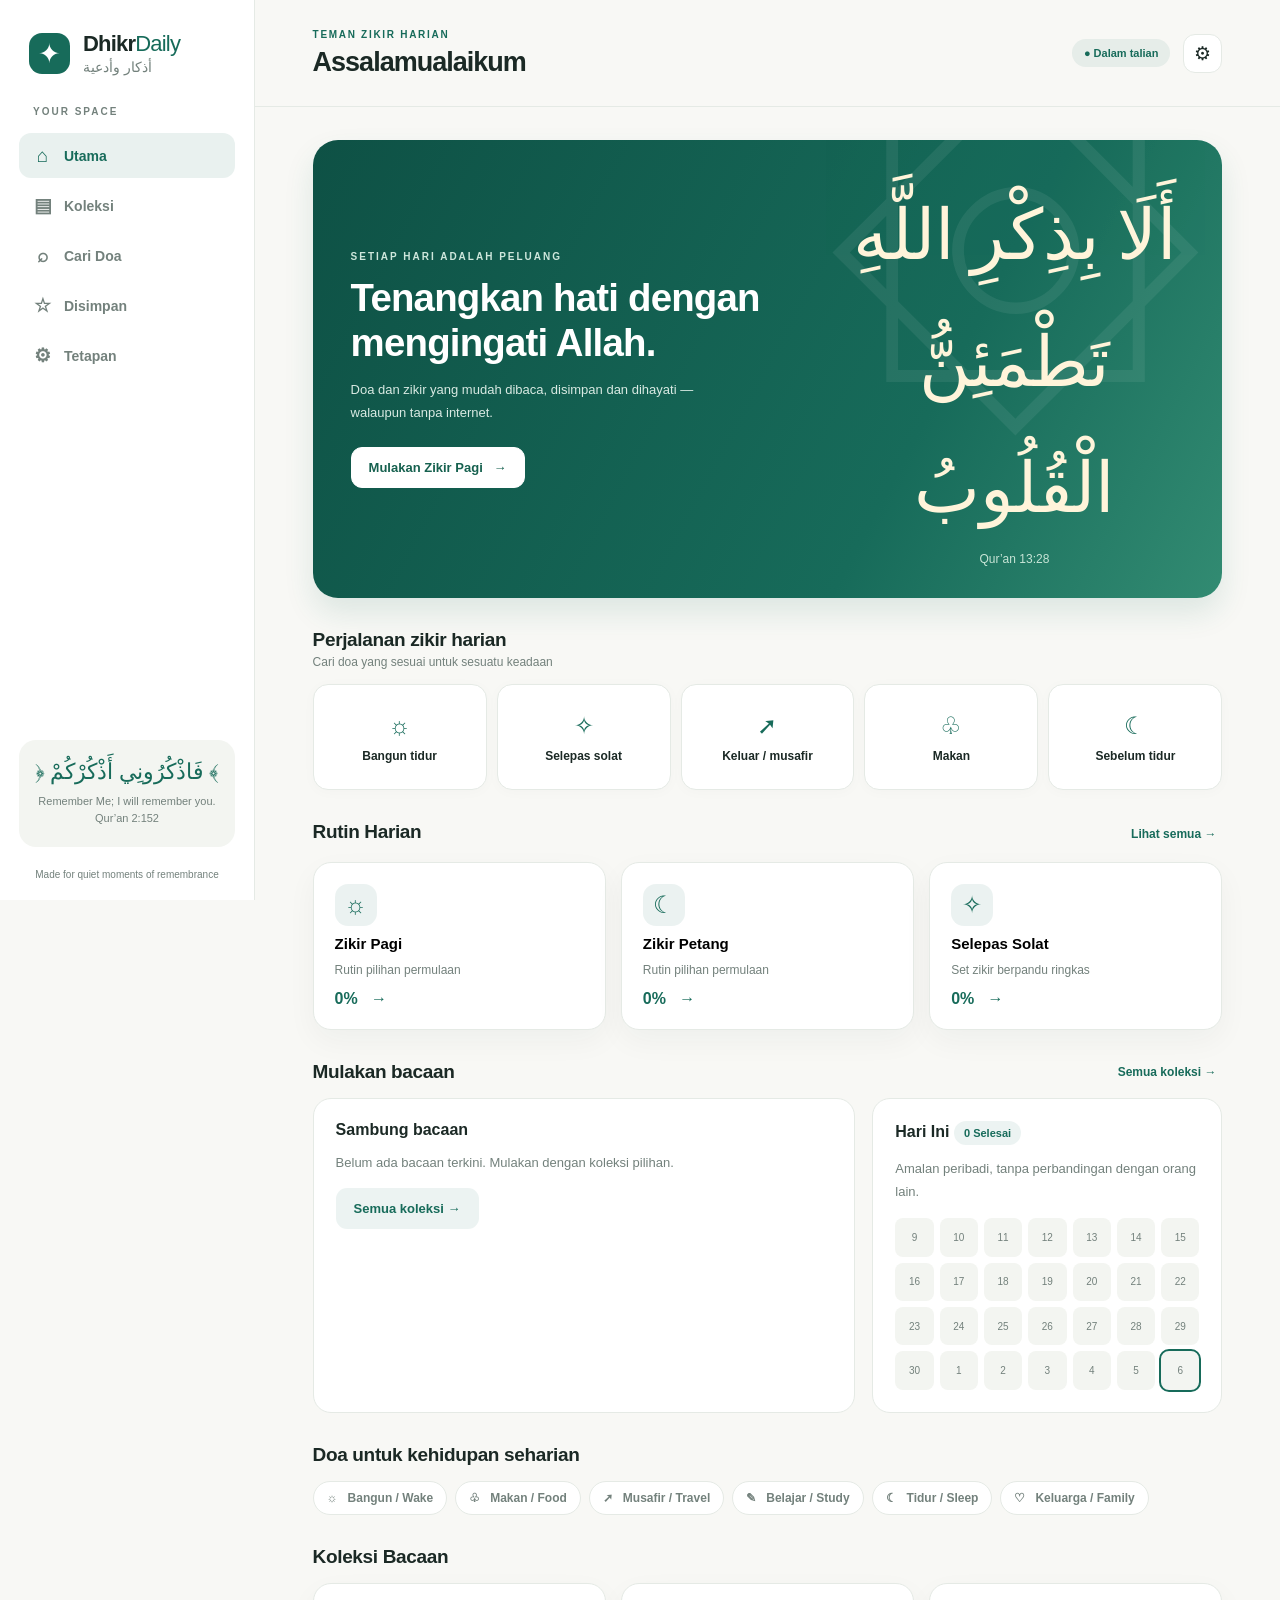
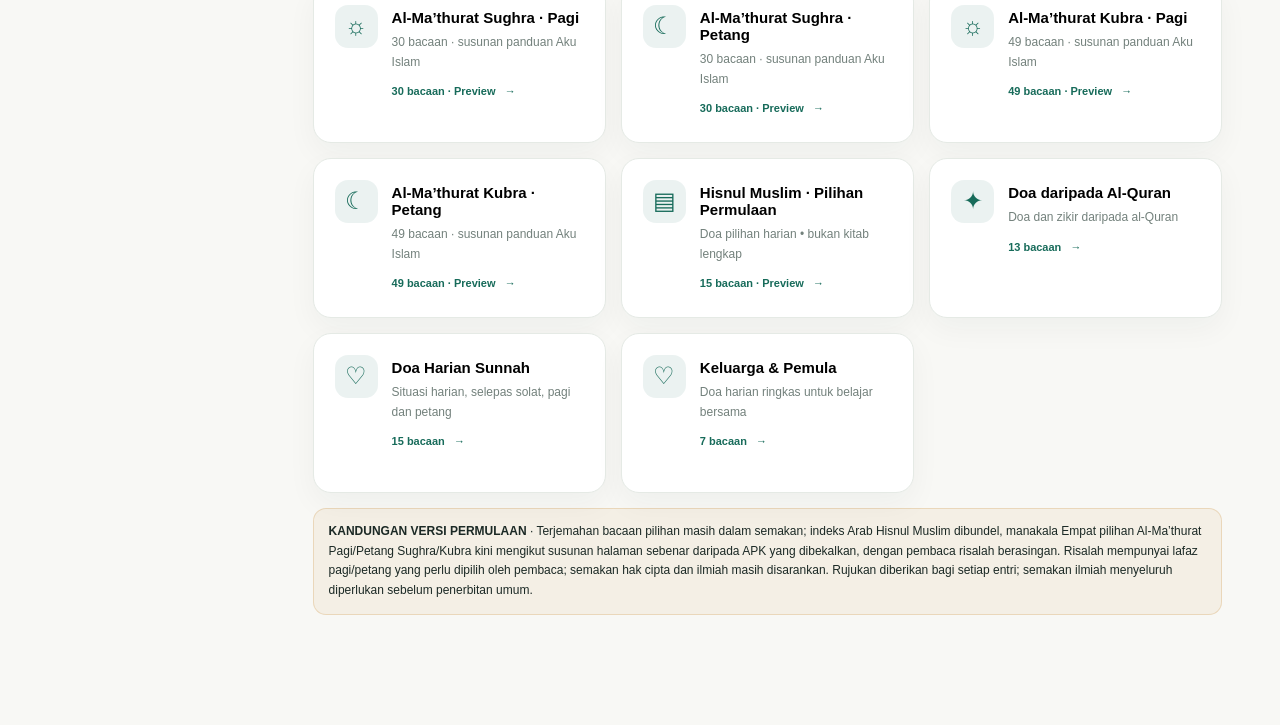
==== commit 05d19a9b: "Use Aku Islam Sughra/Kubra sequence for all Al-Ma’thurat reading paths" ====
--- a/index.html
+++ b/index.html
@@ -9,7 +9,7 @@
   <link rel="manifest" href="./manifest.webmanifest" />
   <link rel="icon" href="./assets/icon-192.png" sizes="192x192" />
   <link rel="apple-touch-icon" href="./assets/icon-192.png" />
-  <meta name="version" content="2.2.0" />
+  <meta name="version" content="2.3.0" />
   <title>Dhikr Daily — أذكار وأدعية</title>
   <link rel="stylesheet" href="./styles.css" />
 </head>
@@ -32,7 +32,6 @@
   <input type="file" id="import-file" accept="application/json,.json" hidden />
   <script src="./data.js"></script>
   <script src="./mathurat.js"></script>
-  <script src="./mathurat.js"></script>
   <script src="./app.js"></script>
 </body>
 </html>
